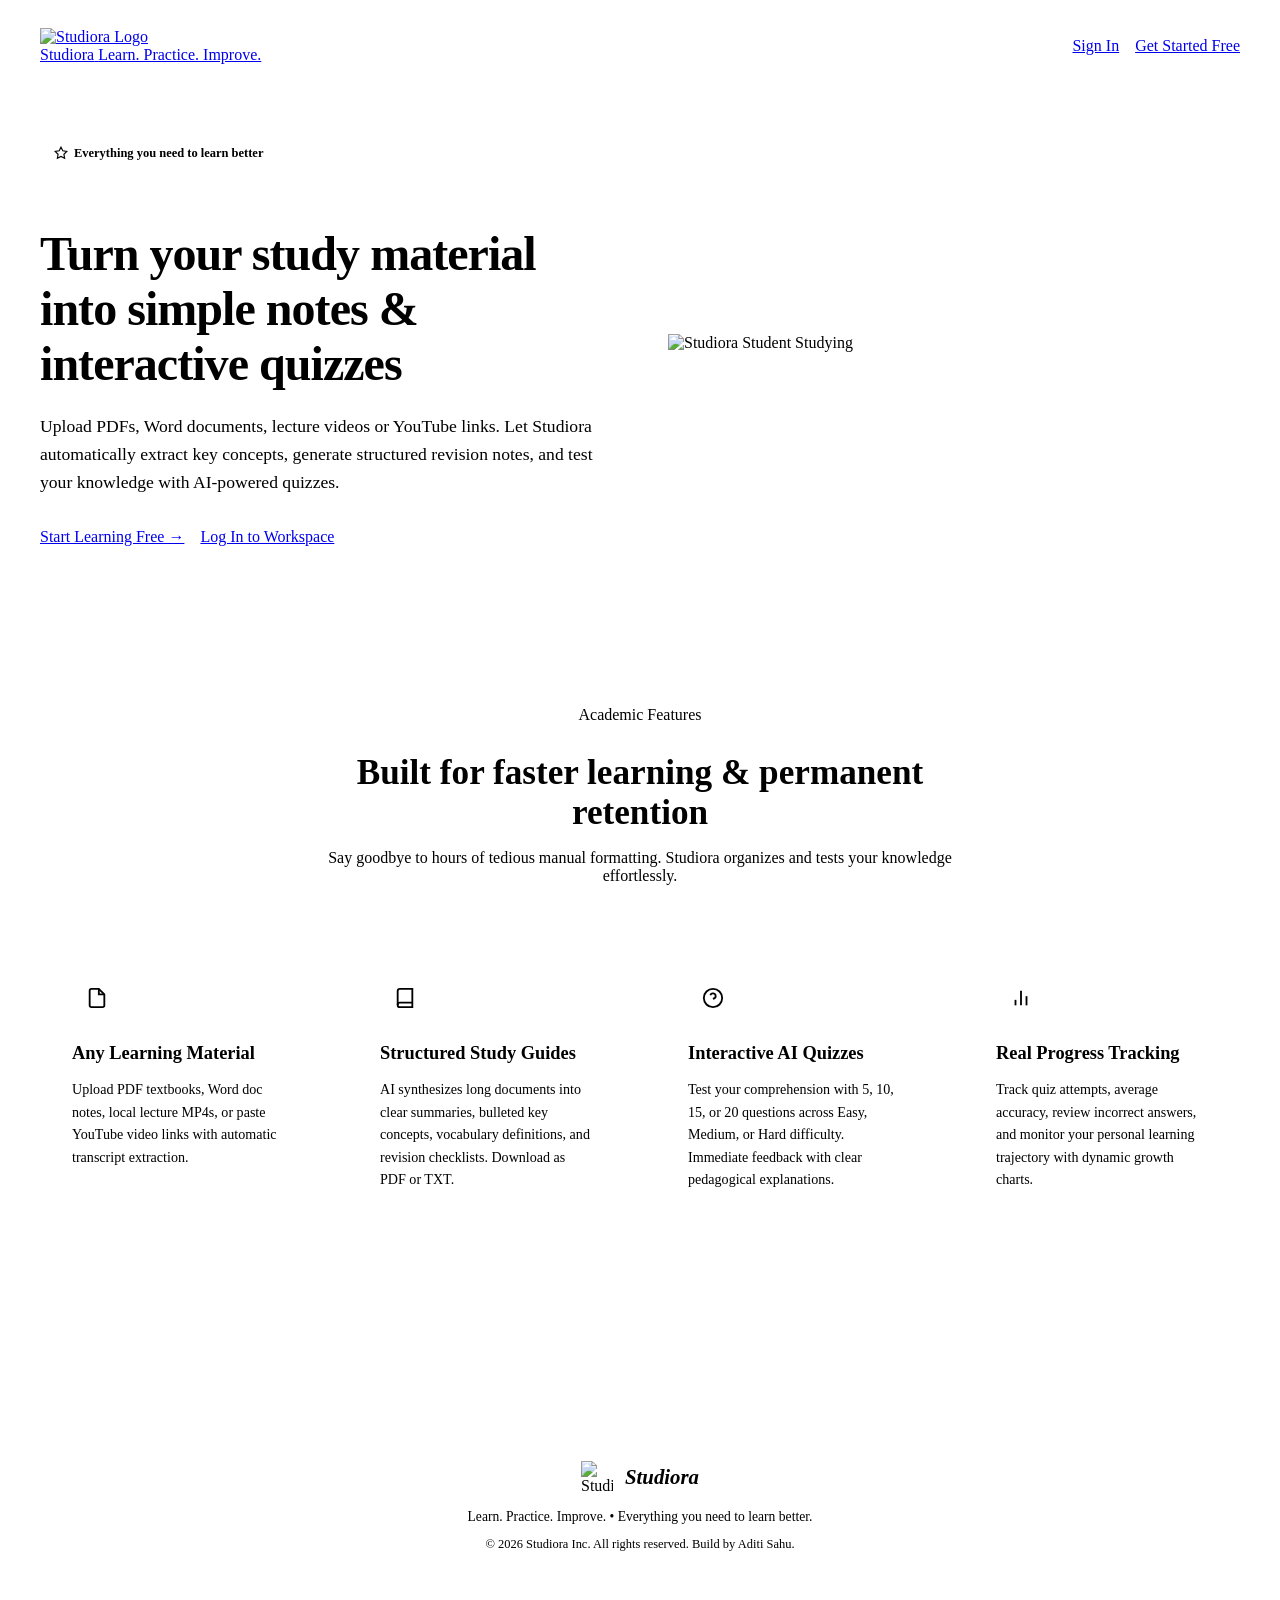
==== frontend/index.html @ 291d6683 "Initial" ====
<!DOCTYPE html>
<html lang="en">
<head>
  <meta charset="UTF-8" />
  <meta name="viewport" content="width=device-width, initial-scale=1.0" />
  <title>Studiora — Everything you need to learn better</title>
  <link rel="icon" type="image/png" href="/assets/studiora-logo.png" />
  <link rel="stylesheet" href="/css/style.css" />
  <style>
    .landing-nav {
      height: 76px;
      display: flex;
      align-items: center;
      justify-content: space-between;
      max-width: 1200px;
      margin: 0 auto;
      padding: 0 2rem;
    }
    .landing-hero {
      max-width: 1200px;
      margin: 3.5rem auto 5rem;
      padding: 0 2rem;
      display: grid;
      grid-template-columns: 1fr 1fr;
      gap: 3.5rem;
      align-items: center;
    }
    .hero-h1 {
      font-size: 3rem;
      font-weight: 800;
      color: var(--text-dark);
      line-height: 1.15;
      margin-bottom: 1.25rem;
      letter-spacing: -0.02em;
    }
    .hero-h1 span {
      color: var(--primary-dark-teal);
    }
    .hero-p {
      font-size: 1.1rem;
      color: var(--text-secondary);
      line-height: 1.6;
      margin-bottom: 2rem;
    }
    .hero-img-wrap {
      position: relative;
      border-radius: var(--radius-xl);
      overflow: hidden;
      box-shadow: var(--shadow-lg);
      border: 1px solid var(--border);
      background: var(--card-white);
    }
    .features-grid {
      max-width: 1200px;
      margin: 0 auto 6rem;
      padding: 0 2rem;
      display: grid;
      grid-template-columns: repeat(auto-fit, minmax(260px, 1fr));
      gap: 2rem;
    }
    .feature-card {
      background: var(--card-white);
      border: 1px solid var(--border);
      border-radius: var(--radius-xl);
      padding: 2rem;
      transition: var(--transition);
    }
    .feature-card:hover {
      transform: translateY(-4px);
      box-shadow: var(--shadow-md);
      border-color: var(--primary-dark-teal);
    }
    .feature-icon-box {
      width: 50px;
      height: 50px;
      border-radius: var(--radius-full);
      background: var(--light-teal);
      color: var(--primary-dark-teal);
      display: flex;
      align-items: center;
      justify-content: center;
      margin-bottom: 1.25rem;
    }
    @media (max-width: 900px) {
      .landing-hero {
        grid-template-columns: 1fr;
        text-align: center;
        margin-top: 1.5rem;
      }
      .hero-h1 {
        font-size: 2.2rem;
      }
      .hero-img-wrap {
        max-width: 440px;
        margin: 0 auto;
      }
    }
  </style>
</head>
<body>

  <!-- Top Navbar -->
  <header style="background: var(--card-white); border-bottom: 1px solid var(--border); position: sticky; top: 0; z-index: 100;">
    <div class="landing-nav">
      <a href="/" class="brand-logo-wrap">
        <img src="/assets/studiora-logo.png" alt="Studiora Logo" class="brand-logo-img" />
        <div class="brand-text">
          <span class="brand-title" style="color: var(--primary-dark-teal);">Studiora</span>
          <span class="brand-subtitle" style="color: var(--gold);">Learn. Practice. Improve.</span>
        </div>
      </a>
      <div style="display: flex; align-items: center; gap: 1rem;">
        <a href="/login.html" class="btn btn-outline btn-sm">Sign In</a>
        <a href="/register.html" class="btn btn-gold btn-sm">Get Started Free</a>
      </div>
    </div>
  </header>

  <!-- Hero Section -->
  <main>
    <section class="landing-hero">
      <div>
        <div style="display: inline-flex; align-items: center; gap: 0.4rem; padding: 0.35rem 0.85rem; background: var(--light-teal); color: var(--primary-dark-teal); font-size: 0.78rem; font-weight: 700; border-radius: var(--radius-full); margin-bottom: 1.25rem;">
          <svg width="14" height="14" viewBox="0 0 24 24" fill="none" stroke="currentColor" stroke-width="2"><polygon points="12 2 15.09 8.26 22 9.27 17 14.14 18.18 21.02 12 17.77 5.82 21.02 7 14.14 2 9.27 8.91 8.26 12 2"></polygon></svg>
          Everything you need to learn better
        </div>
        <h1 class="hero-h1">
          Turn your study material into <span>simple notes &amp; interactive quizzes</span>
        </h1>
        <p class="hero-p">
          Upload PDFs, Word documents, lecture videos or YouTube links. Let Studiora automatically extract key concepts, generate structured revision notes, and test your knowledge with AI-powered quizzes.
        </p>
        <div style="display: flex; flex-wrap: wrap; gap: 1rem;">
          <a href="/register.html" class="btn btn-gold btn-lg">Start Learning Free &rarr;</a>
          <a href="/login.html" class="btn btn-outline btn-lg">Log In to Workspace</a>
        </div>
      </div>
      <div class="hero-img-wrap">
        <img src="/assets/studiora-student.png" alt="Studiora Student Studying" style="width: 100%; display: block;" />
      </div>
    </section>

    <!-- Key Features Section -->
    <section style="background: var(--light-cream); padding: 5rem 0; border-top: 1px solid var(--border); border-bottom: 1px solid var(--border);">
      <div style="text-align: center; max-width: 640px; margin: 0 auto 3.5rem; padding: 0 1.5rem;">
        <span class="badge badge-uploaded" style="margin-bottom: 0.5rem;">Academic Features</span>
        <h2 style="font-size: 2.2rem; font-weight: 800; color: var(--text-dark); margin-bottom: 0.75rem;">
          Built for faster learning &amp; permanent retention
        </h2>
        <p style="font-size: 1rem; color: var(--text-secondary);">
          Say goodbye to hours of tedious manual formatting. Studiora organizes and tests your knowledge effortlessly.
        </p>
      </div>

      <div class="features-grid">
        <div class="feature-card">
          <div class="feature-icon-box">
            <svg width="22" height="22" viewBox="0 0 24 24" fill="none" stroke="currentColor" stroke-width="2"><path d="M14 2H6a2 2 0 0 0-2 2v16a2 2 0 0 0 2 2h12a2 2 0 0 0 2-2V8z"></path><polyline points="14 2 14 8 20 8"></polyline></svg>
          </div>
          <h3 style="font-size: 1.15rem; font-weight: 700; color: var(--text-dark); margin-bottom: 0.5rem;">Any Learning Material</h3>
          <p style="font-size: 0.88rem; color: var(--text-secondary); line-height: 1.6;">
            Upload PDF textbooks, Word doc notes, local lecture MP4s, or paste YouTube video links with automatic transcript extraction.
          </p>
        </div>

        <div class="feature-card">
          <div class="feature-icon-box">
            <svg width="22" height="22" viewBox="0 0 24 24" fill="none" stroke="currentColor" stroke-width="2"><path d="M4 19.5A2.5 2.5 0 0 1 6.5 17H20"></path><path d="M6.5 2H20v20H6.5A2.5 2.5 0 0 1 4 19.5v-15A2.5 2.5 0 0 1 6.5 2z"></path></svg>
          </div>
          <h3 style="font-size: 1.15rem; font-weight: 700; color: var(--text-dark); margin-bottom: 0.5rem;">Structured Study Guides</h3>
          <p style="font-size: 0.88rem; color: var(--text-secondary); line-height: 1.6;">
            AI synthesizes long documents into clear summaries, bulleted key concepts, vocabulary definitions, and revision checklists. Download as PDF or TXT.
          </p>
        </div>

        <div class="feature-card">
          <div class="feature-icon-box">
            <svg width="22" height="22" viewBox="0 0 24 24" fill="none" stroke="currentColor" stroke-width="2"><circle cx="12" cy="12" r="10"></circle><path d="M9.09 9a3 3 0 0 1 5.83 1c0 2-3 3-3 3"></path><line x1="12" y1="17" x2="12.01" y2="17"></line></svg>
          </div>
          <h3 style="font-size: 1.15rem; font-weight: 700; color: var(--text-dark); margin-bottom: 0.5rem;">Interactive AI Quizzes</h3>
          <p style="font-size: 0.88rem; color: var(--text-secondary); line-height: 1.6;">
            Test your comprehension with 5, 10, 15, or 20 questions across Easy, Medium, or Hard difficulty. Immediate feedback with clear pedagogical explanations.
          </p>
        </div>

        <div class="feature-card">
          <div class="feature-icon-box">
            <svg width="22" height="22" viewBox="0 0 24 24" fill="none" stroke="currentColor" stroke-width="2"><line x1="18" y1="20" x2="18" y2="10"></line><line x1="12" y1="20" x2="12" y2="4"></line><line x1="6" y1="20" x2="6" y2="14"></line></svg>
          </div>
          <h3 style="font-size: 1.15rem; font-weight: 700; color: var(--text-dark); margin-bottom: 0.5rem;">Real Progress Tracking</h3>
          <p style="font-size: 0.88rem; color: var(--text-secondary); line-height: 1.6;">
            Track quiz attempts, average accuracy, review incorrect answers, and monitor your personal learning trajectory with dynamic growth charts.
          </p>
        </div>
      </div>
    </section>
  </main>

  <!-- Footer -->
  <footer style="background: var(--card-white); border-top: 1px solid var(--border); padding: 3rem 2rem; text-align: center;">
    <div style="display: flex; align-items: center; justify-content: center; gap: 0.75rem; margin-bottom: 1rem;">
      <img src="/assets/studiora-logo.png" alt="Studiora Logo" style="width: 32px; height: 32px;" />
      <span style="font-family: 'Playfair Display', Georgia, serif; font-style: italic; font-weight: 700; font-size: 1.3rem; color: var(--primary-dark-teal);">Studiora</span>
    </div>
    <p style="font-size: 0.85rem; color: var(--text-secondary); margin-bottom: 0.5rem;">
      Learn. Practice. Improve. &bull; Everything you need to learn better.
    </p>
    <p style="font-size: 0.78rem; color: var(--text-secondary);">
      &copy; 2026 Studiora Inc. All rights reserved. 
      <span>Build by Aditi Sahu. </span>
    </p>
  </footer>

</body>
</html>
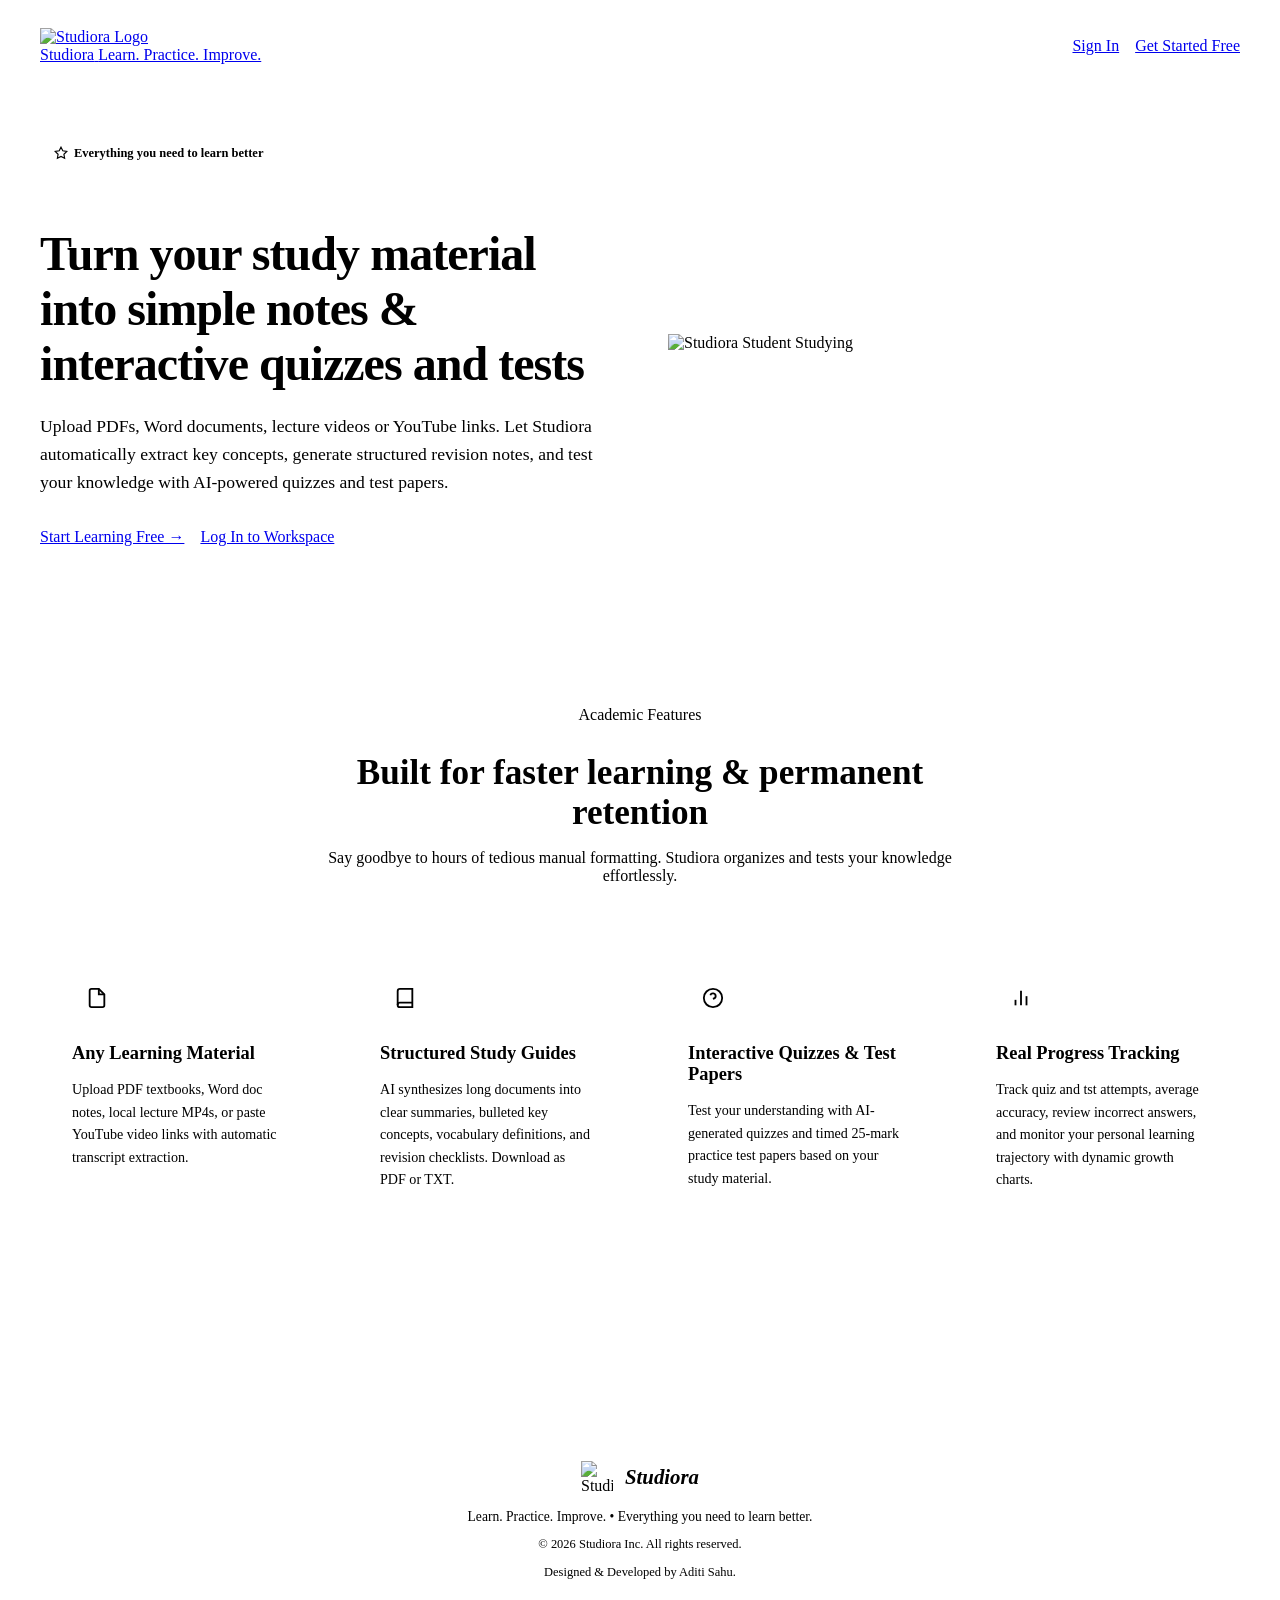
==== commit ef4a4e88: "Fix Render deployment: pin Python to 3.13 via .python-version and update bcrypt requirement" ====
--- a/frontend/index.html
+++ b/frontend/index.html
@@ -125,10 +125,10 @@
           Everything you need to learn better
         </div>
         <h1 class="hero-h1">
-          Turn your study material into <span>simple notes &amp; interactive quizzes</span>
+          Turn your study material into <span>simple notes &amp; interactive quizzes and tests</span>
         </h1>
         <p class="hero-p">
-          Upload PDFs, Word documents, lecture videos or YouTube links. Let Studiora automatically extract key concepts, generate structured revision notes, and test your knowledge with AI-powered quizzes.
+          Upload PDFs, Word documents, lecture videos or YouTube links. Let Studiora automatically extract key concepts, generate structured revision notes, and test your knowledge with AI-powered quizzes and test papers.
         </p>
         <div style="display: flex; flex-wrap: wrap; gap: 1rem;">
           <a href="/register.html" class="btn btn-gold btn-lg">Start Learning Free &rarr;</a>
@@ -177,9 +177,9 @@
           <div class="feature-icon-box">
             <svg width="22" height="22" viewBox="0 0 24 24" fill="none" stroke="currentColor" stroke-width="2"><circle cx="12" cy="12" r="10"></circle><path d="M9.09 9a3 3 0 0 1 5.83 1c0 2-3 3-3 3"></path><line x1="12" y1="17" x2="12.01" y2="17"></line></svg>
           </div>
-          <h3 style="font-size: 1.15rem; font-weight: 700; color: var(--text-dark); margin-bottom: 0.5rem;">Interactive AI Quizzes</h3>
-          <p style="font-size: 0.88rem; color: var(--text-secondary); line-height: 1.6;">
-            Test your comprehension with 5, 10, 15, or 20 questions across Easy, Medium, or Hard difficulty. Immediate feedback with clear pedagogical explanations.
+          <h3 style="font-size: 1.15rem; font-weight: 700; color: var(--text-dark); margin-bottom: 0.5rem;">Interactive Quizzes & Test Papers</h3>
+          <p style="font-size: 0.88rem; color: var(--text-secondary); line-height: 1.6;">
+            Test your understanding with AI-generated quizzes and timed 25-mark practice test papers based on your study material.
           </p>
         </div>
 
@@ -189,7 +189,7 @@
           </div>
           <h3 style="font-size: 1.15rem; font-weight: 700; color: var(--text-dark); margin-bottom: 0.5rem;">Real Progress Tracking</h3>
           <p style="font-size: 0.88rem; color: var(--text-secondary); line-height: 1.6;">
-            Track quiz attempts, average accuracy, review incorrect answers, and monitor your personal learning trajectory with dynamic growth charts.
+            Track quiz and tst attempts, average accuracy, review incorrect answers, and monitor your personal learning trajectory with dynamic growth charts.
           </p>
         </div>
       </div>
@@ -207,7 +207,9 @@
     </p>
     <p style="font-size: 0.78rem; color: var(--text-secondary);">
       &copy; 2026 Studiora Inc. All rights reserved. 
-      <span>Build by Aditi Sahu. </span>
+    </p>
+    <p style="font-size: 0.78rem; color: var(--text-secondary);">
+      Designed & Developed by Aditi Sahu. 
     </p>
   </footer>
 
